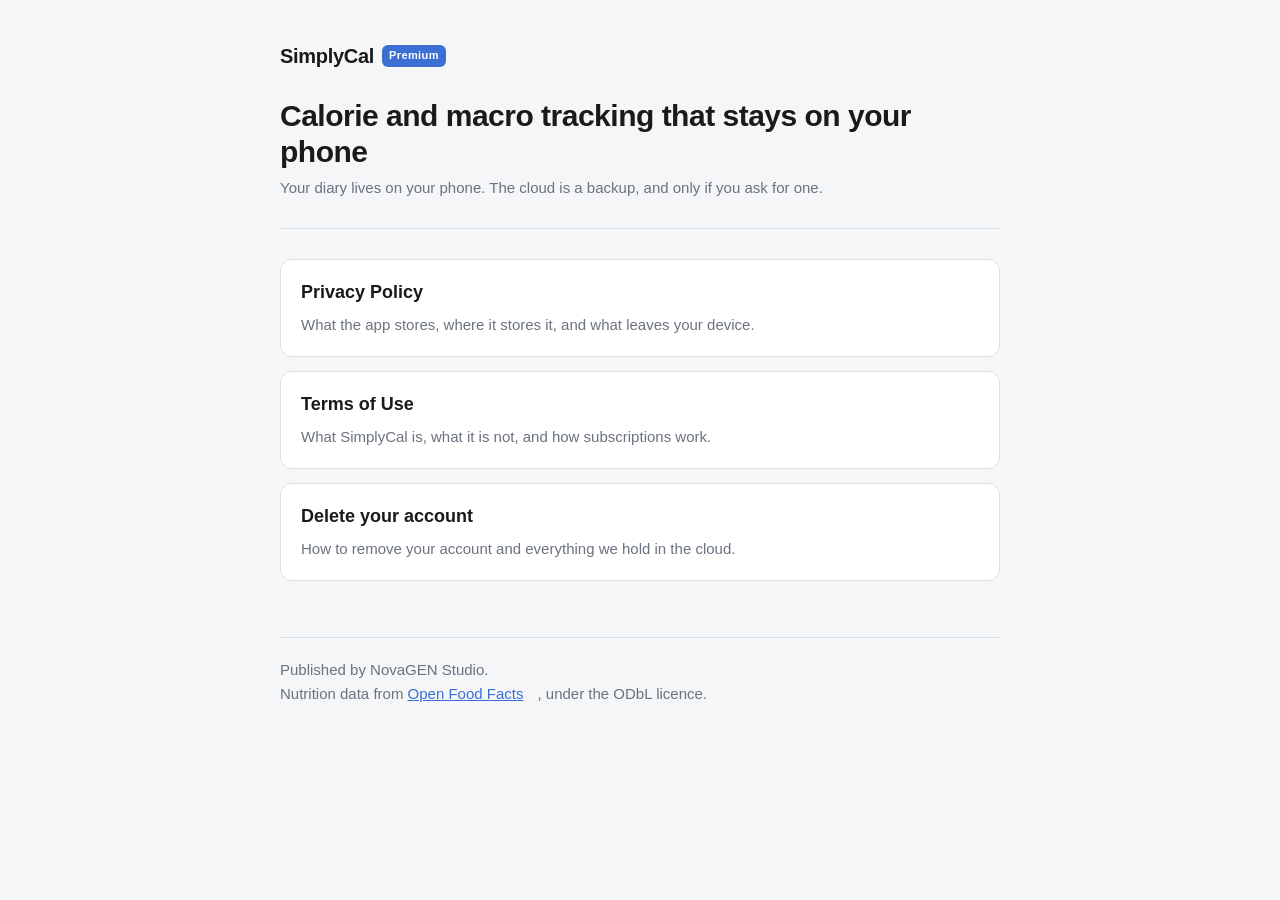
==== index.html @ 81a6bb56 "Les pages legales de SimplyCal, decrivant ce que l'app fait vraiment Reprises de docs/ dans le depot" ====
<!DOCTYPE html>
<html lang="en">
<head>
<meta charset="utf-8">
<meta name="viewport" content="width=device-width, initial-scale=1">
<meta name="color-scheme" content="light dark">
<title>SimplyCal</title>
<meta name="description" content="SimplyCal — calorie and macro tracking that stays on your phone.">
<link rel="stylesheet" href="style.css">
</head>
<body>
<header>
  <a class="marque" href="index.html">SimplyCal <span class="pastille">Premium</span></a>
  <h1>Calorie and macro tracking that stays on your phone</h1>
  <p class="date">Your diary lives on your phone. The cloud is a backup, and only if you ask for one.</p>
</header>
<main>
  <div class="liens">
    <a class="carte" href="privacy.html">
      <strong>Privacy Policy</strong>
      <span>What the app stores, where it stores it, and what leaves your device.</span>
    </a>
    <a class="carte" href="terms.html">
      <strong>Terms of Use</strong>
      <span>What SimplyCal is, what it is not, and how subscriptions work.</span>
    </a>
    <a class="carte" href="delete-account.html">
      <strong>Delete your account</strong>
      <span>How to remove your account and everything we hold in the cloud.</span>
    </a>
  </div>
</main>
<footer>
  Published by NovaGEN Studio.<br>
  Nutrition data from <a href="https://world.openfoodfacts.org">Open Food Facts</a>, under the ODbL licence.
</footer>
</body>
</html>
---- style.css ----
/* La feuille de style des pages publiques de SimplyCal.
   Un seul fichier pour les trois pages : une politique qu'on corrige a trois
   endroits finit par dire trois choses differentes, et la mise en page suit la
   meme regle que le texte. */

:root {
  --fond: #f4f6f8;
  --surface: #ffffff;
  --encre: #1a1a1a;
  --encre-douce: #6b7280;
  --accent: #3b6fd4;
  --filet: #dce1e8;
}

@media (prefers-color-scheme: dark) {
  :root {
    --fond: #0f0f1e;
    --surface: #1a1a2e;
    --encre: #ffffff;
    --encre-douce: #b0aed1;
    --accent: #6d95e6;
    --filet: #2f2f47;
  }
}

* { box-sizing: border-box; }

body {
  margin: 0;
  padding: 0 20px 80px;
  background: var(--fond);
  color: var(--encre);
  font-family: -apple-system, BlinkMacSystemFont, "Segoe UI", Roboto,
               "Helvetica Neue", Arial, sans-serif;
  font-size: 17px;
  line-height: 1.6;
  -webkit-text-size-adjust: 100%;
}

main { max-width: 720px; margin: 0 auto; }

header {
  max-width: 720px;
  margin: 0 auto;
  padding: 40px 0 28px;
  border-bottom: 1px solid var(--filet);
}

.marque {
  display: inline-flex;
  align-items: center;
  gap: 8px;
  font-size: 20px;
  font-weight: 700;
  letter-spacing: -0.3px;
  text-decoration: none;
  color: var(--encre);
}

.pastille {
  background: var(--accent);
  color: #fff;
  font-size: 11px;
  font-weight: 700;
  letter-spacing: 0.4px;
  padding: 2px 7px;
  border-radius: 6px;
}

h1 {
  font-size: 30px;
  line-height: 1.2;
  letter-spacing: -0.5px;
  margin: 26px 0 6px;
}

.date { color: var(--encre-douce); font-size: 15px; margin: 0; }

h2 {
  font-size: 20px;
  line-height: 1.3;
  margin: 34px 0 8px;
}

p { margin: 0 0 14px; color: var(--encre-douce); }

.resume {
  background: var(--surface);
  border: 1px solid var(--filet);
  border-radius: 12px;
  padding: 18px 20px;
  margin: 26px 0 0;
}

.resume p:last-child { margin-bottom: 0; }

a { color: var(--accent); }

footer {
  max-width: 720px;
  margin: 56px auto 0;
  padding-top: 20px;
  border-top: 1px solid var(--filet);
  color: var(--encre-douce);
  font-size: 15px;
}

footer a { margin-right: 14px; }

/* Les cartes de la page d'accueil. */
.liens { display: grid; gap: 14px; margin-top: 30px; }

.carte {
  display: block;
  background: var(--surface);
  border: 1px solid var(--filet);
  border-radius: 12px;
  padding: 18px 20px;
  text-decoration: none;
  color: var(--encre);
}

.carte strong { display: block; font-size: 18px; margin-bottom: 4px; }
.carte span { color: var(--encre-douce); font-size: 15px; }
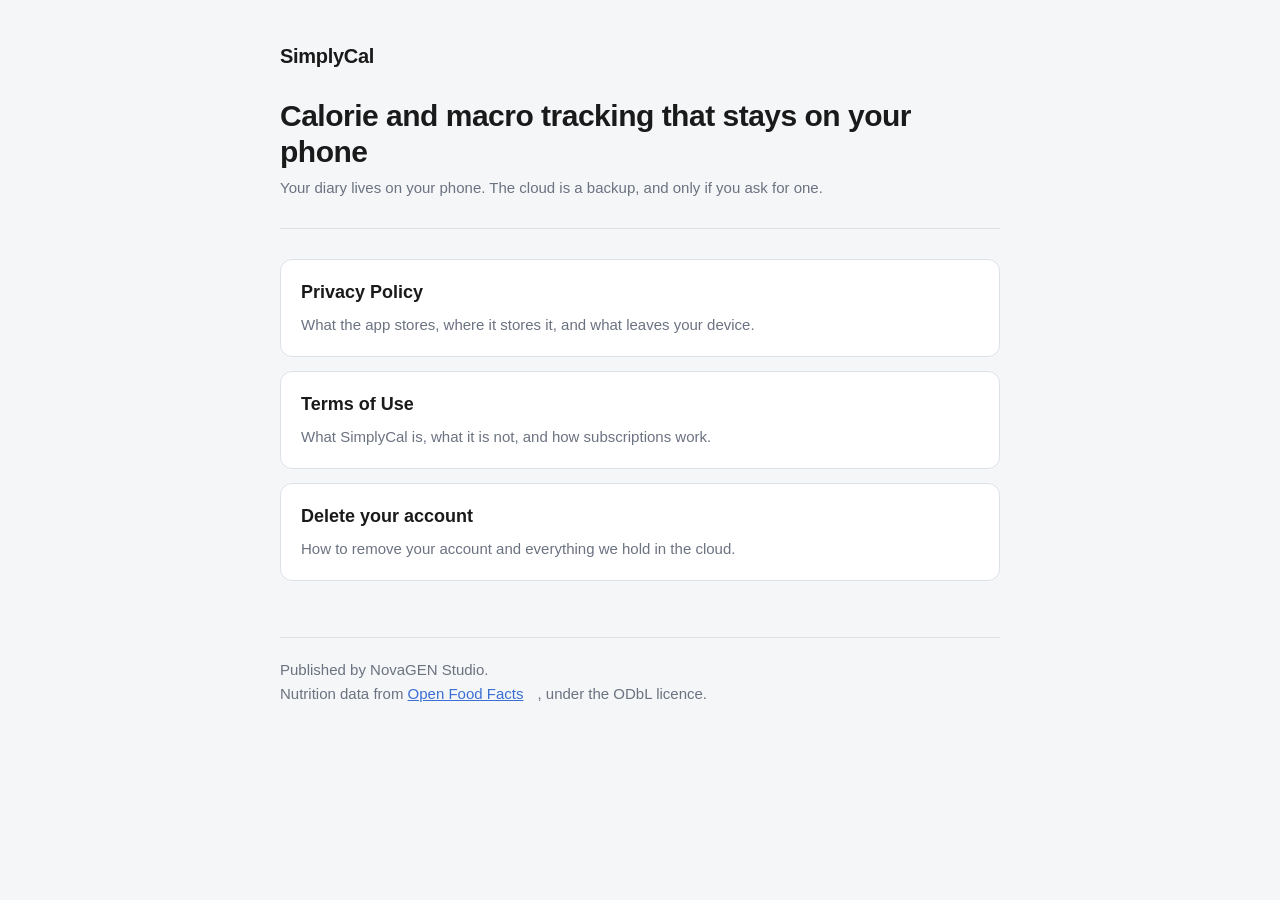
==== commit f23ab2cf: "Ces pages ne parlent pas que de Premium L'en-tete portait une pastille « Premium », reprise sans ref" ====
--- a/index.html
+++ b/index.html
@@ -10,7 +10,7 @@
 </head>
 <body>
 <header>
-  <a class="marque" href="index.html">SimplyCal <span class="pastille">Premium</span></a>
+  <a class="marque" href="index.html">SimplyCal</a>
   <h1>Calorie and macro tracking that stays on your phone</h1>
   <p class="date">Your diary lives on your phone. The cloud is a backup, and only if you ask for one.</p>
 </header>
--- a/style.css
+++ b/style.css
@@ -57,16 +57,6 @@
   color: var(--encre);
 }
 
-.pastille {
-  background: var(--accent);
-  color: #fff;
-  font-size: 11px;
-  font-weight: 700;
-  letter-spacing: 0.4px;
-  padding: 2px 7px;
-  border-radius: 6px;
-}
-
 h1 {
   font-size: 30px;
   line-height: 1.2;
